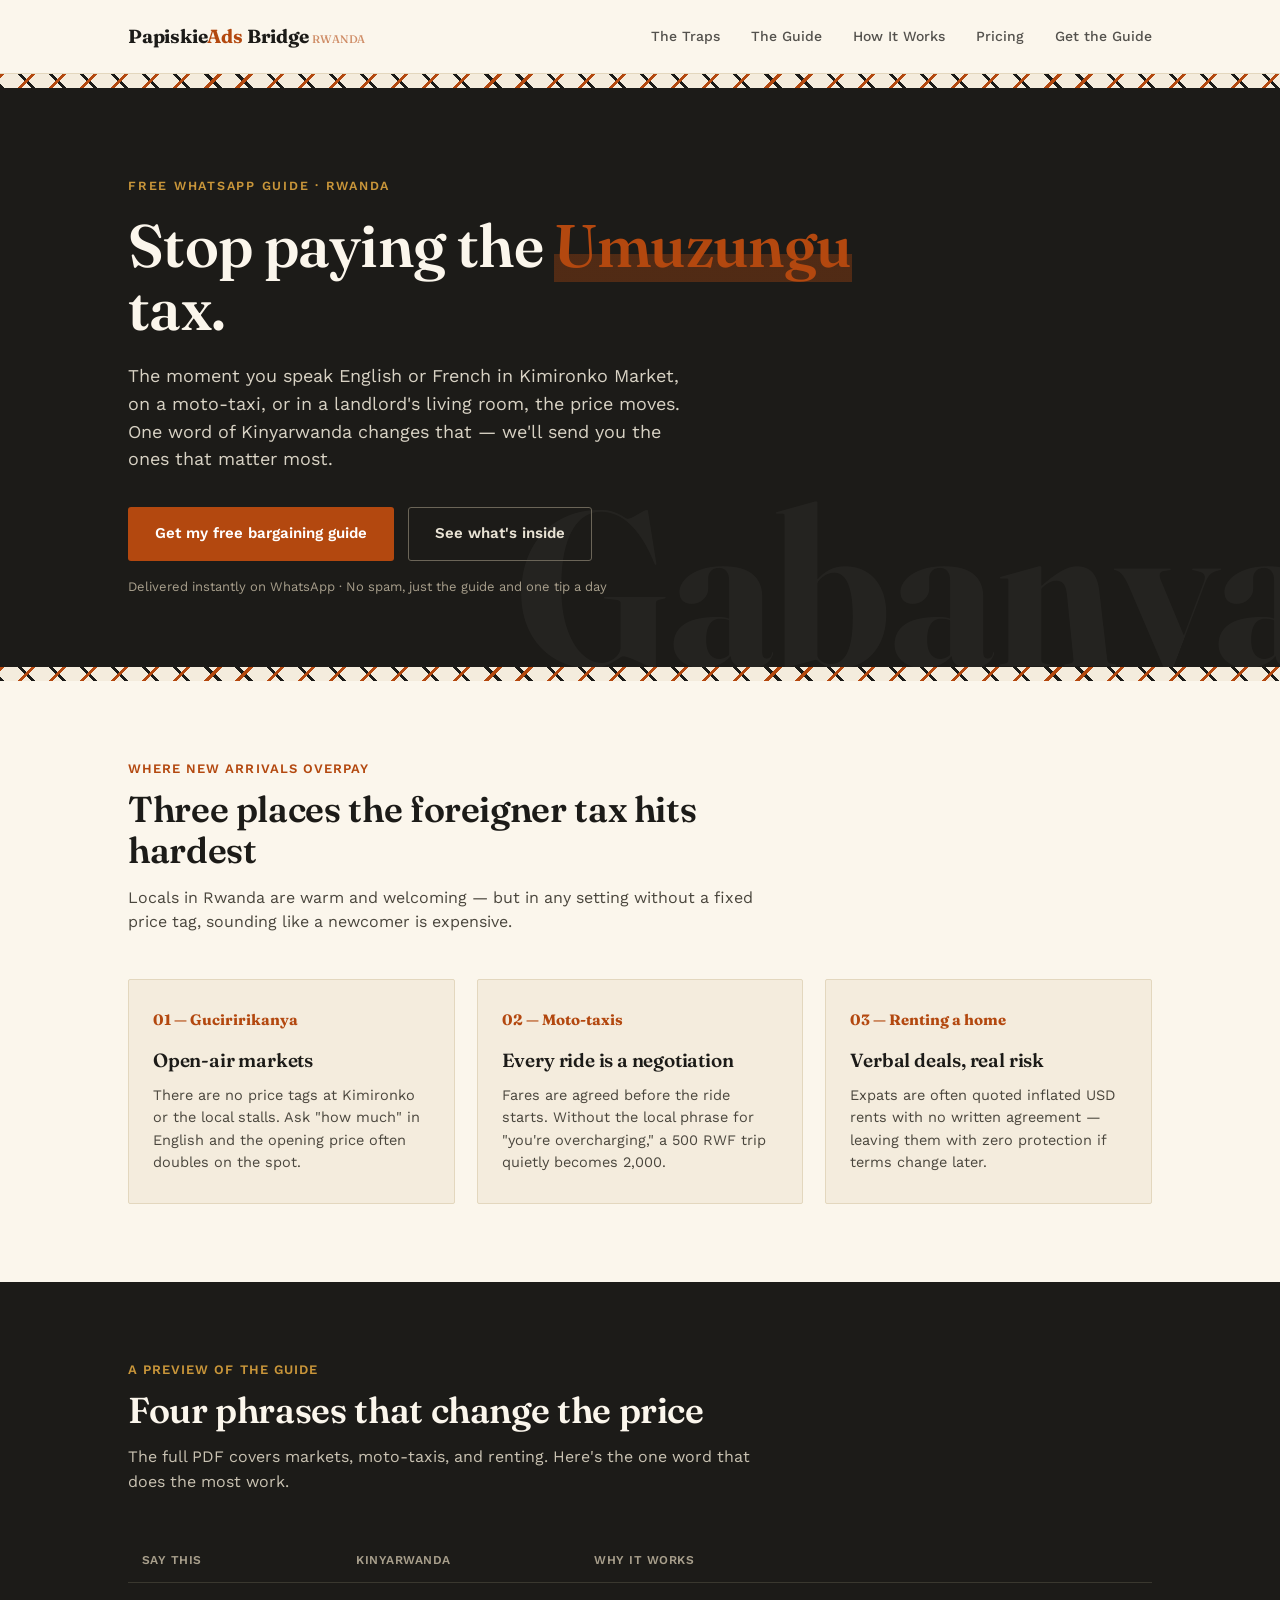
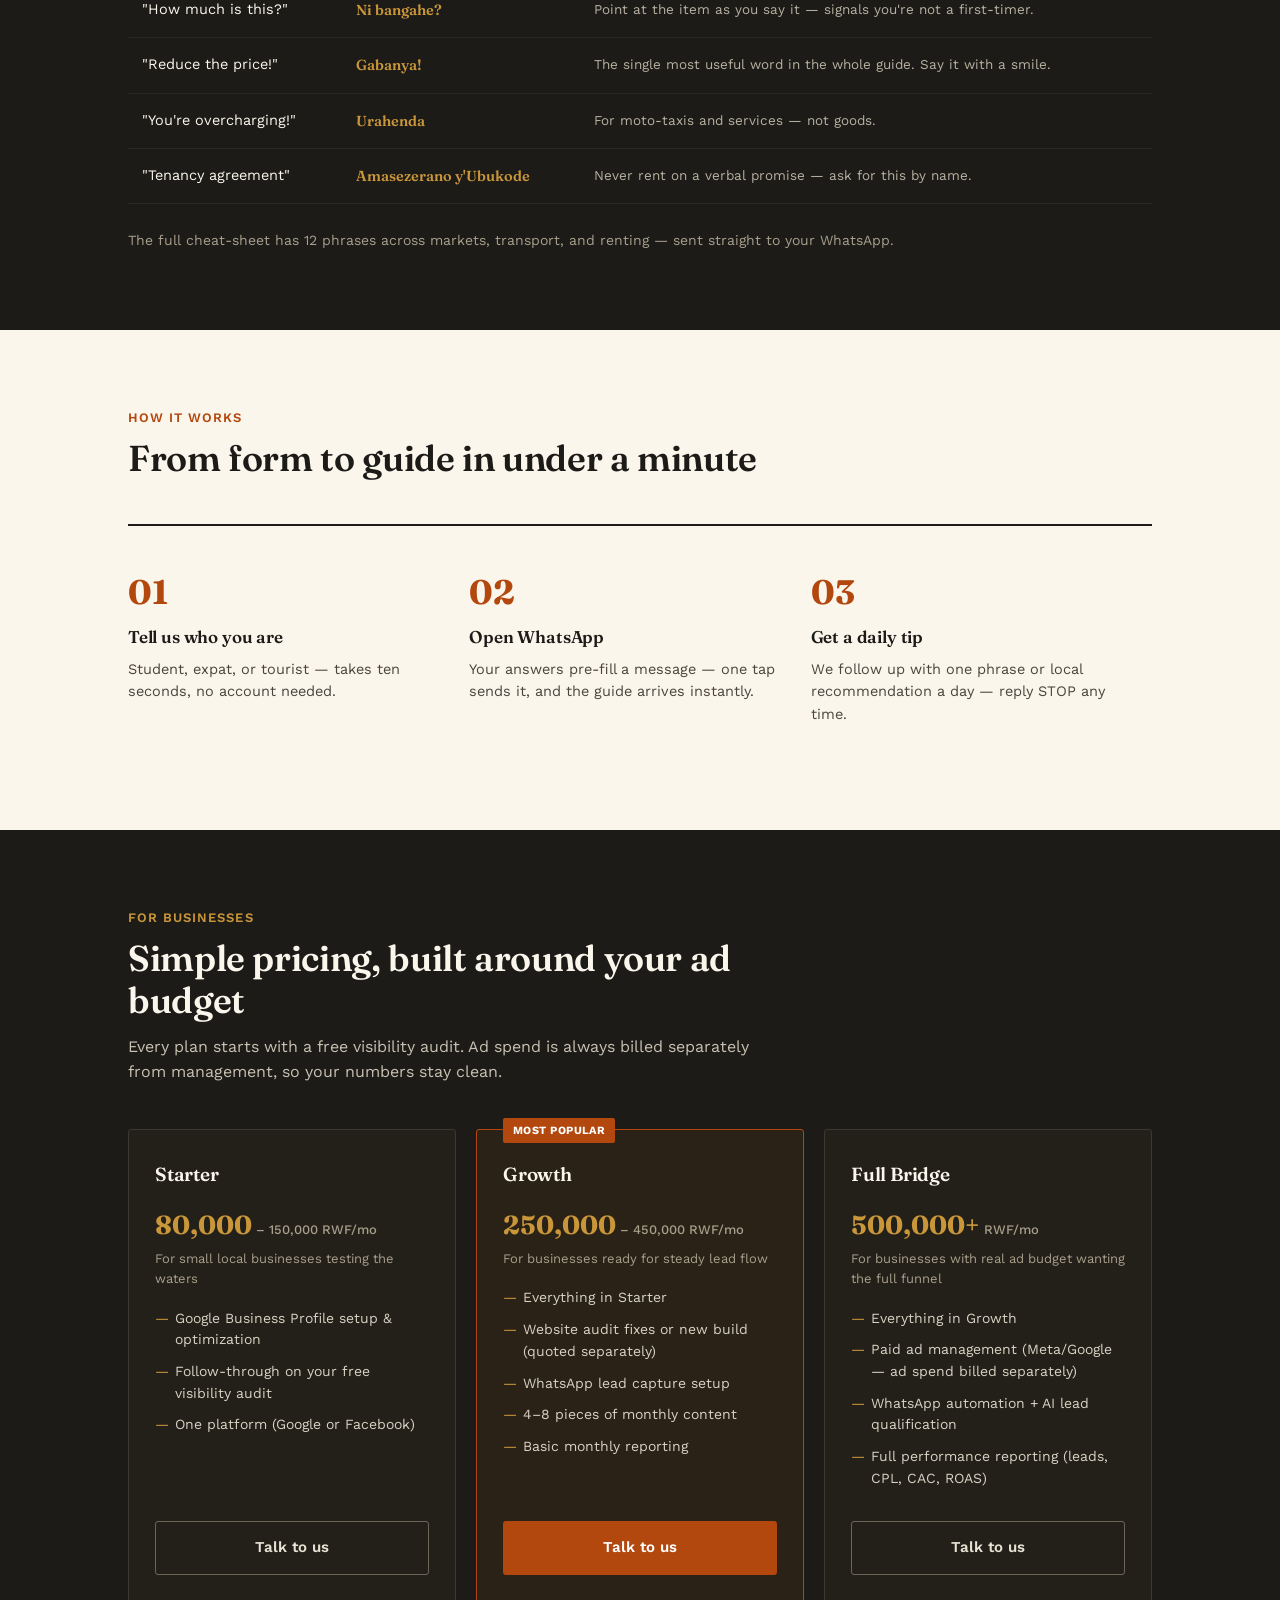
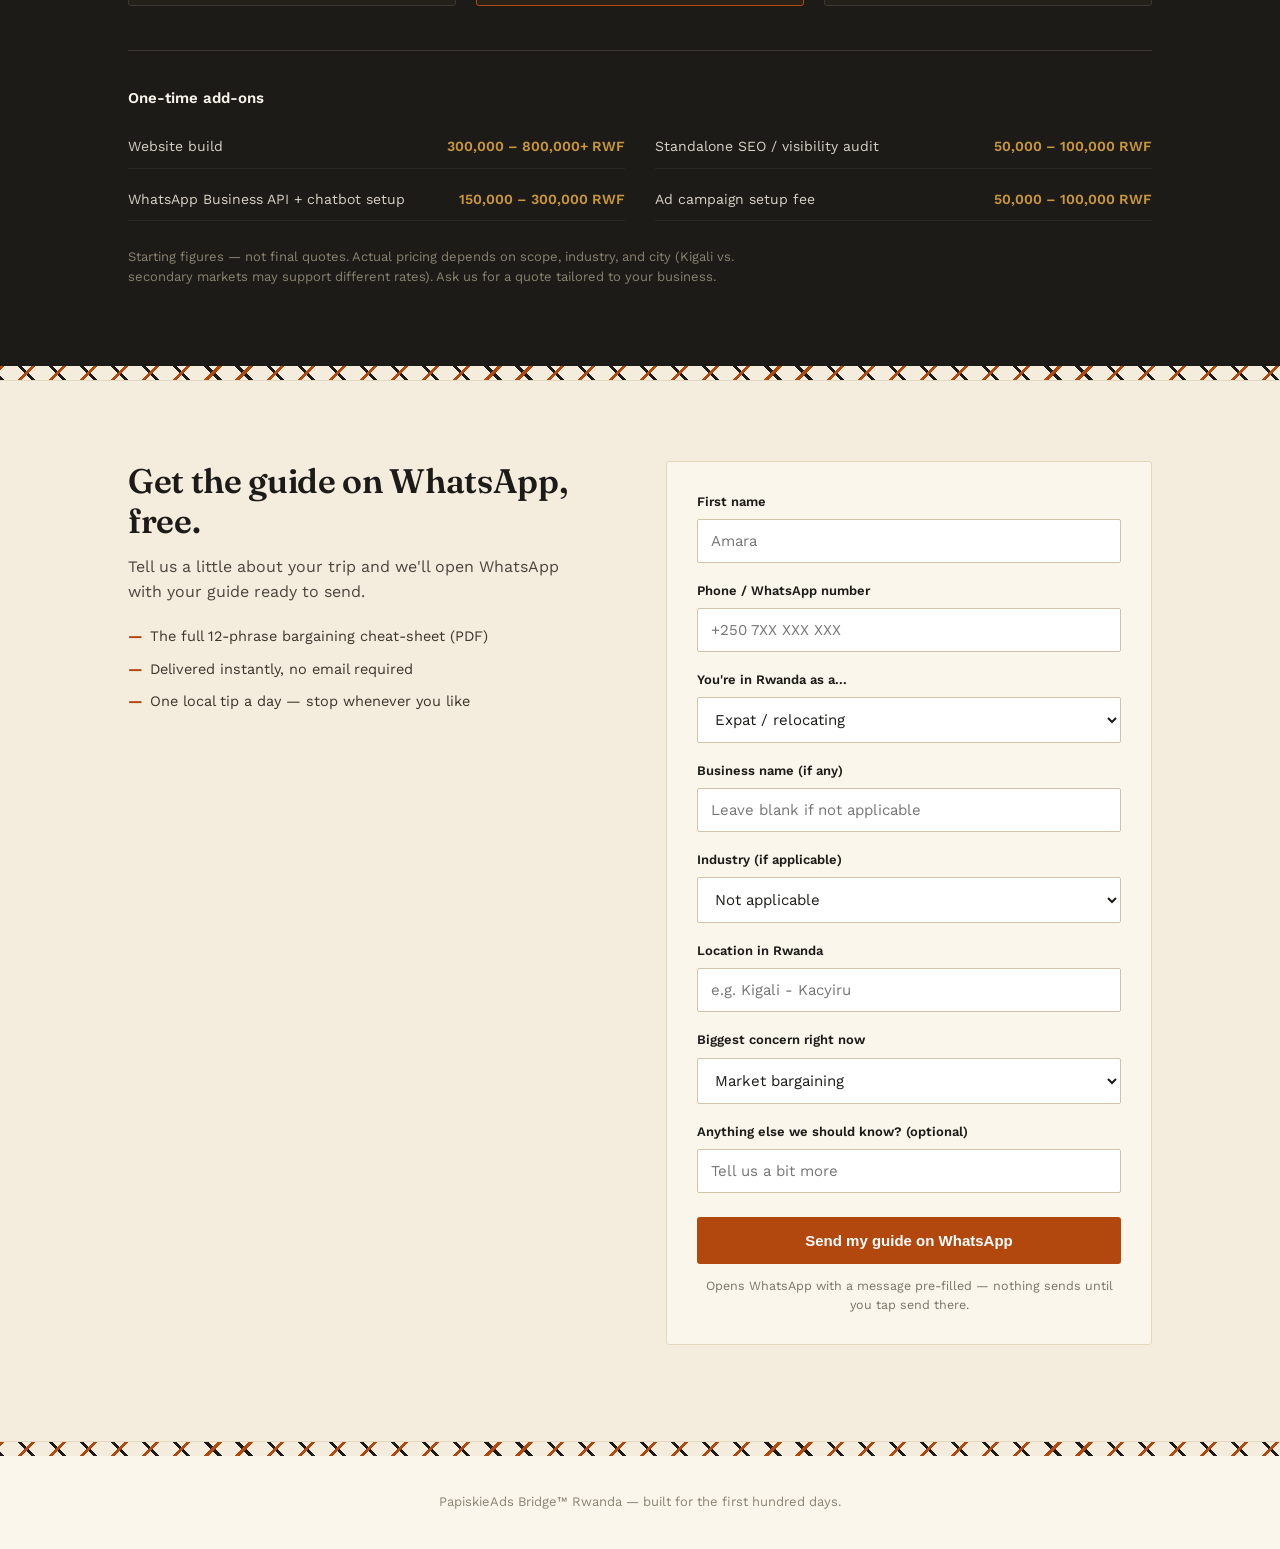
==== rwanda-guide.html @ db824b16 "Rename index.html to rwanda-guide.html" ====
<!DOCTYPE html>
<html lang="en">
<head>
<meta charset="UTF-8">
<meta name="viewport" content="width=device-width, initial-scale=1.0">
<title>PapiskieAds Bridge™ Rwanda — Stop Paying the Umuzungu Tax</title>
<link rel="preconnect" href="https://fonts.googleapis.com">
<link href="https://fonts.googleapis.com/css2?family=Fraunces:opsz,wght@9..144,400;9..144,600;9..144,700&family=Work+Sans:wght@400;500;600;700&display=swap" rel="stylesheet">
<style>
  :root{
    --ink:#1c1b18;
    --terracotta:#b3480f;
    --terracotta-deep:#8a3609;
    --ochre:#c9963a;
    --hill:#3d5c3d;
    --cream:#f4ecdd;
    --paper:#fbf6ec;
    --line:#e3d7be;
  }
  *{box-sizing:border-box; margin:0; padding:0;}
  html{scroll-behavior:smooth;}
  body{
    background:var(--paper);
    color:var(--ink);
    font-family:'Work Sans', sans-serif;
    line-height:1.55;
  }
  h1,h2,h3{
    font-family:'Fraunces', serif;
    font-weight:600;
    letter-spacing:-0.01em;
  }
  a{color:inherit;}
  img{max-width:100%;display:block;}
  .wrap{max-width:1080px; margin:0 auto; padding:0 28px;}

  /* Imigongo pattern strip — signature element */
  .imigongo{
    height:14px;
    width:100%;
    background:
      repeating-linear-gradient(135deg,
        var(--terracotta) 0 3px,
        transparent 3px 22px),
      repeating-linear-gradient(45deg,
        var(--ink) 0 3px,
        transparent 3px 22px),
      var(--cream);
  }

  header{
    padding:22px 0;
    border-bottom:1px solid var(--line);
    background:var(--paper);
    position:sticky; top:0; z-index:20;
  }
  header .wrap{display:flex; align-items:center; justify-content:space-between;}
  .logo{font-family:'Fraunces', serif; font-weight:700; font-size:19px; letter-spacing:-0.01em;}
  .logo span{color:var(--terracotta);}
  nav a{
    font-size:14px; font-weight:500; margin-left:26px; text-decoration:none;
    color:var(--ink); opacity:0.75;
  }
  nav a:hover{opacity:1;}

  /* HERO */
  .hero{
    padding:88px 0 70px;
    background:var(--ink);
    color:var(--paper);
    position:relative;
    overflow:hidden;
  }
  .hero .wrap{position:relative; z-index:2;}
  .hero .eyebrow{
    font-size:12.5px; letter-spacing:0.14em; text-transform:uppercase;
    color:var(--ochre); font-weight:600; margin-bottom:18px; display:block;
  }
  .hero h1{
    font-size:clamp(34px, 5.6vw, 60px);
    color:var(--paper);
    max-width:820px;
    line-height:1.05;
  }
  .hero h1 em{
    font-style:normal;
    color:var(--terracotta);
    background:linear-gradient(180deg, transparent 62%, rgba(179,72,15,0.35) 62%);
  }
  .hero p.lede{
    margin-top:22px;
    font-size:18px;
    max-width:560px;
    color:#d8d2c4;
  }
  .hero-cta{
    margin-top:34px;
    display:flex; gap:14px; flex-wrap:wrap; align-items:center;
  }
  .btn{
    display:inline-flex; align-items:center; gap:8px;
    padding:14px 26px;
    border-radius:3px;
    font-weight:600; font-size:15px;
    text-decoration:none;
    border:1px solid transparent;
    cursor:pointer;
  }
  .btn-primary{background:var(--terracotta); color:#fff;}
  .btn-primary:hover{background:var(--terracotta-deep);}
  .btn-ghost{border-color:#6b6558; color:#e8e2d4;}
  .btn-ghost:hover{border-color:#a89f8c;}
  .hero-note{font-size:13px; color:#a89f8c; margin-top:16px;}

  .hero-phrase{
    position:absolute; right:-40px; bottom:-30px;
    font-family:'Fraunces', serif; font-size:220px; font-weight:700;
    color:rgba(255,255,255,0.035); line-height:1; z-index:1; user-select:none;
  }

  /* TRAPS */
  .traps{padding:78px 0;}
  .section-head{max-width:640px; margin-bottom:44px;}
  .section-head .kicker{
    color:var(--terracotta); font-weight:600; font-size:13px;
    letter-spacing:0.08em; text-transform:uppercase; display:block; margin-bottom:10px;
  }
  .section-head h2{font-size:clamp(26px,3.4vw,36px); line-height:1.15;}
  .section-head p{margin-top:14px; font-size:16px; color:#4a463d;}

  .trap-grid{display:grid; grid-template-columns:repeat(3,1fr); gap:22px;}
  .trap-card{
    background:var(--cream);
    border:1px solid var(--line);
    padding:28px 24px;
    border-radius:2px;
  }
  .trap-card .mark{
    font-family:'Fraunces', serif; font-weight:700; font-size:15px;
    color:var(--terracotta); margin-bottom:14px;
  }
  .trap-card h3{font-size:19px; margin-bottom:10px; color:var(--ink);}
  .trap-card p{font-size:14.5px; color:#4a463d;}

  /* CHEAT SHEET PREVIEW */
  .preview{padding:78px 0; background:var(--ink); color:var(--paper);}
  .preview .section-head p{color:#c9c2b2;}
  .preview .section-head .kicker{color:var(--ochre);}
  table.phrasebook{
    width:100%; border-collapse:collapse; margin-top:10px;
    font-size:14.5px;
  }
  table.phrasebook th{
    text-align:left; font-weight:600; font-size:12px; letter-spacing:0.04em;
    text-transform:uppercase; color:#a89f8c;
    padding:12px 14px; border-bottom:1px solid #3a382f;
  }
  table.phrasebook td{
    padding:16px 14px; border-bottom:1px solid #2a2822; vertical-align:top;
  }
  table.phrasebook td.kiny{color:var(--ochre); font-weight:600; font-family:'Fraunces',serif;}
  table.phrasebook td.tip{color:#b8b1a1; font-size:13.5px;}
  .preview-note{
    margin-top:26px; font-size:14px; color:#a89f8c;
  }

  /* HOW IT WORKS */
  .how{padding:78px 0;}
  .steps{display:grid; grid-template-columns:repeat(3,1fr); gap:0; counter-reset:step; margin-top:10px;}
  .step{
    padding:26px 26px 26px 0;
    border-top:2px solid var(--ink);
    position:relative;
  }
  .step .num{
    font-family:'Fraunces', serif; font-weight:700; font-size:34px; color:var(--terracotta);
    display:block; margin:14px 0 6px;
  }
  .step h3{font-size:17px; margin-bottom:8px;}
  .step p{font-size:14.5px; color:#4a463d;}

  /* FORM / CTA */
  /* PRICING */
  .pricing{padding:78px 0; background:var(--ink); color:var(--paper);}
  .pricing .section-head p{color:#c9c2b2;}
  .pricing .section-head .kicker{color:var(--ochre);}
  .price-grid{display:grid; grid-template-columns:repeat(3,1fr); gap:20px; margin-top:8px;}
  .price-card{
    background:#232019;
    border:1px solid #3a382f;
    border-radius:3px;
    padding:30px 26px;
    display:flex; flex-direction:column;
  }
  .price-card.featured{
    border-color:var(--terracotta);
    background:#2a2216;
    position:relative;
  }
  .price-card.featured::before{
    content:"Most popular";
    position:absolute; top:-12px; left:26px;
    background:var(--terracotta); color:#fff;
    font-size:11px; font-weight:700; letter-spacing:0.04em; text-transform:uppercase;
    padding:4px 10px; border-radius:2px;
  }
  .price-card h3{font-size:19px; color:var(--paper); margin-bottom:6px;}
  .price-card .price{
    font-family:'Fraunces', serif; font-weight:700; font-size:26px; color:var(--ochre);
    margin:10px 0 4px;
  }
  .price-card .price small{font-family:'Work Sans',sans-serif; font-weight:500; font-size:13px; color:#a89f8c;}
  .price-card .for{font-size:13px; color:#a89f8c; margin-bottom:18px;}
  .price-card ul{list-style:none; margin:0 0 22px; padding:0; flex-grow:1;}
  .price-card li{
    font-size:14px; color:#d8d2c4; padding-left:20px; position:relative; margin-bottom:10px;
  }
  .price-card li::before{content:"—"; position:absolute; left:0; color:var(--ochre);}
  .price-card .btn{width:100%; justify-content:center;}
  .addons{
    margin-top:44px; padding-top:36px; border-top:1px solid #3a382f;
  }
  .addons h4{font-size:15px; color:var(--paper); margin-bottom:16px; font-weight:600; font-family:'Work Sans',sans-serif;}
  .addon-list{display:grid; grid-template-columns:repeat(2,1fr); gap:10px 30px;}
  .addon-row{
    display:flex; justify-content:space-between; gap:14px;
    font-size:14px; padding:10px 0; border-bottom:1px solid #2a2822;
    color:#d8d2c4;
  }
  .addon-row span.amt{color:var(--ochre); font-weight:600; white-space:nowrap;}
  .pricing-note{margin-top:26px; font-size:13px; color:#8a8371; max-width:640px;}

  .cta{padding:80px 0 96px; background:var(--cream); border-top:1px solid var(--line); border-bottom:1px solid var(--line);}
  .cta-grid{display:grid; grid-template-columns:1fr 1fr; gap:52px; align-items:start;}
  .cta h2{font-size:clamp(26px,3.2vw,34px); line-height:1.18;}
  .cta p.lede{margin-top:14px; font-size:16px; color:#4a463d; max-width:440px;}
  .cta ul{margin-top:22px; padding-left:0; list-style:none;}
  .cta li{
    font-size:14.5px; padding-left:22px; position:relative; margin-bottom:10px; color:#3a362d;
  }
  .cta li::before{
    content:"—"; position:absolute; left:0; color:var(--terracotta); font-weight:700;
  }

  form{background:var(--paper); border:1px solid var(--line); padding:30px; border-radius:3px;}
  .field{margin-bottom:18px;}
  .field label{display:block; font-size:13px; font-weight:600; margin-bottom:7px; color:var(--ink);}
  .field input, .field select{
    width:100%; padding:12px 13px; font-size:15px; font-family:inherit;
    border:1px solid #cfc4a9; border-radius:2px; background:#fff; color:var(--ink);
  }
  .field input:focus, .field select:focus{outline:2px solid var(--terracotta); outline-offset:1px;}
  form .btn{width:100%; justify-content:center; margin-top:6px;}
  .form-foot{font-size:12.5px; color:#7a7566; margin-top:12px; text-align:center;}

  footer{padding:36px 0; text-align:center;}
  footer p{font-size:13px; color:#8a8371;}

  @media (max-width:820px){
    .trap-grid{grid-template-columns:1fr;}
    .steps{grid-template-columns:1fr;}
    .cta-grid{grid-template-columns:1fr;}
    table.phrasebook{font-size:13px;}
    .hero-phrase{display:none;}
    nav{display:none;}
  }
  @media (prefers-reduced-motion: reduce){
    html{scroll-behavior:auto;}
  }
</style>
</head>
<body>

<header>
  <div class="wrap">
    <div class="logo">Papiskie<span>Ads</span> Bridge <span style="font-size:11px; opacity:0.6; font-weight:500;">RWANDA</span></div>
    <nav>
      <a href="#traps">The Traps</a>
      <a href="#preview">The Guide</a>
      <a href="#how">How It Works</a>
      <a href="#pricing">Pricing</a>
      <a href="#get-guide">Get the Guide</a>
    </nav>
  </div>
</header>

<div class="imigongo"></div>

<section class="hero">
  <div class="hero-phrase">Gabanya</div>
  <div class="wrap">
    <span class="eyebrow">Free WhatsApp guide · Rwanda</span>
    <h1>Stop paying the <em>Umuzungu</em> tax.</h1>
    <p class="lede">The moment you speak English or French in Kimironko Market, on a moto-taxi, or in a landlord's living room, the price moves. One word of Kinyarwanda changes that — we'll send you the ones that matter most.</p>
    <div class="hero-cta">
      <a class="btn btn-primary" href="#get-guide">Get my free bargaining guide</a>
      <a class="btn btn-ghost" href="#preview">See what's inside</a>
    </div>
    <p class="hero-note">Delivered instantly on WhatsApp · No spam, just the guide and one tip a day</p>
  </div>
</section>

<div class="imigongo"></div>

<section class="traps" id="traps">
  <div class="wrap">
    <div class="section-head">
      <span class="kicker">Where new arrivals overpay</span>
      <h2>Three places the foreigner tax hits hardest</h2>
      <p>Locals in Rwanda are warm and welcoming — but in any setting without a fixed price tag, sounding like a newcomer is expensive.</p>
    </div>
    <div class="trap-grid">
      <div class="trap-card">
        <div class="mark">01 — Guciririkanya</div>
        <h3>Open-air markets</h3>
        <p>There are no price tags at Kimironko or the local stalls. Ask "how much" in English and the opening price often doubles on the spot.</p>
      </div>
      <div class="trap-card">
        <div class="mark">02 — Moto-taxis</div>
        <h3>Every ride is a negotiation</h3>
        <p>Fares are agreed before the ride starts. Without the local phrase for "you're overcharging," a 500 RWF trip quietly becomes 2,000.</p>
      </div>
      <div class="trap-card">
        <div class="mark">03 — Renting a home</div>
        <h3>Verbal deals, real risk</h3>
        <p>Expats are often quoted inflated USD rents with no written agreement — leaving them with zero protection if terms change later.</p>
      </div>
    </div>
  </div>
</section>

<section class="preview" id="preview">
  <div class="wrap">
    <div class="section-head">
      <span class="kicker">A preview of the guide</span>
      <h2>Four phrases that change the price</h2>
      <p>The full PDF covers markets, moto-taxis, and renting. Here's the one word that does the most work.</p>
    </div>
    <table class="phrasebook">
      <thead>
        <tr><th>Say this</th><th>Kinyarwanda</th><th>Why it works</th></tr>
      </thead>
      <tbody>
        <tr>
          <td>"How much is this?"</td>
          <td class="kiny">Ni bangahe?</td>
          <td class="tip">Point at the item as you say it — signals you're not a first-timer.</td>
        </tr>
        <tr>
          <td>"Reduce the price!"</td>
          <td class="kiny">Gabanya!</td>
          <td class="tip">The single most useful word in the whole guide. Say it with a smile.</td>
        </tr>
        <tr>
          <td>"You're overcharging!"</td>
          <td class="kiny">Urahenda</td>
          <td class="tip">For moto-taxis and services — not goods.</td>
        </tr>
        <tr>
          <td>"Tenancy agreement"</td>
          <td class="kiny">Amasezerano y'Ubukode</td>
          <td class="tip">Never rent on a verbal promise — ask for this by name.</td>
        </tr>
      </tbody>
    </table>
    <p class="preview-note">The full cheat-sheet has 12 phrases across markets, transport, and renting — sent straight to your WhatsApp.</p>
  </div>
</section>

<section class="how" id="how">
  <div class="wrap">
    <div class="section-head">
      <span class="kicker">How it works</span>
      <h2>From form to guide in under a minute</h2>
    </div>
    <div class="steps">
      <div class="step">
        <span class="num">01</span>
        <h3>Tell us who you are</h3>
        <p>Student, expat, or tourist — takes ten seconds, no account needed.</p>
      </div>
      <div class="step">
        <span class="num">02</span>
        <h3>Open WhatsApp</h3>
        <p>Your answers pre-fill a message — one tap sends it, and the guide arrives instantly.</p>
      </div>
      <div class="step">
        <span class="num">03</span>
        <h3>Get a daily tip</h3>
        <p>We follow up with one phrase or local recommendation a day — reply STOP any time.</p>
      </div>
    </div>
  </div>
</section>

<section class="pricing" id="pricing">
  <div class="wrap">
    <div class="section-head">
      <span class="kicker">For businesses</span>
      <h2>Simple pricing, built around your ad budget</h2>
      <p>Every plan starts with a free visibility audit. Ad spend is always billed separately from management, so your numbers stay clean.</p>
    </div>

    <div class="price-grid">
      <div class="price-card">
        <h3>Starter</h3>
        <div class="price">80,000<small> – 150,000 RWF/mo</small></div>
        <div class="for">For small local businesses testing the waters</div>
        <ul>
          <li>Google Business Profile setup &amp; optimization</li>
          <li>Follow-through on your free visibility audit</li>
          <li>One platform (Google or Facebook)</li>
        </ul>
        <a class="btn btn-ghost" href="#get-guide">Talk to us</a>
      </div>

      <div class="price-card featured">
        <h3>Growth</h3>
        <div class="price">250,000<small> – 450,000 RWF/mo</small></div>
        <div class="for">For businesses ready for steady lead flow</div>
        <ul>
          <li>Everything in Starter</li>
          <li>Website audit fixes or new build (quoted separately)</li>
          <li>WhatsApp lead capture setup</li>
          <li>4–8 pieces of monthly content</li>
          <li>Basic monthly reporting</li>
        </ul>
        <a class="btn btn-primary" href="#get-guide">Talk to us</a>
      </div>

      <div class="price-card">
        <h3>Full Bridge</h3>
        <div class="price">500,000+<small> RWF/mo</small></div>
        <div class="for">For businesses with real ad budget wanting the full funnel</div>
        <ul>
          <li>Everything in Growth</li>
          <li>Paid ad management (Meta/Google — ad spend billed separately)</li>
          <li>WhatsApp automation + AI lead qualification</li>
          <li>Full performance reporting (leads, CPL, CAC, ROAS)</li>
        </ul>
        <a class="btn btn-ghost" href="#get-guide">Talk to us</a>
      </div>
    </div>

    <div class="addons">
      <h4>One-time add-ons</h4>
      <div class="addon-list">
        <div class="addon-row"><span>Website build</span><span class="amt">300,000 – 800,000+ RWF</span></div>
        <div class="addon-row"><span>Standalone SEO / visibility audit</span><span class="amt">50,000 – 100,000 RWF</span></div>
        <div class="addon-row"><span>WhatsApp Business API + chatbot setup</span><span class="amt">150,000 – 300,000 RWF</span></div>
        <div class="addon-row"><span>Ad campaign setup fee</span><span class="amt">50,000 – 100,000 RWF</span></div>
      </div>
    </div>

    <p class="pricing-note">Starting figures — not final quotes. Actual pricing depends on scope, industry, and city (Kigali vs. secondary markets may support different rates). Ask us for a quote tailored to your business.</p>
  </div>
</section>

<div class="imigongo"></div>

<section class="cta" id="get-guide">
  <div class="wrap">
    <div class="cta-grid">
      <div>
        <h2>Get the guide on WhatsApp, free.</h2>
        <p class="lede">Tell us a little about your trip and we'll open WhatsApp with your guide ready to send.</p>
        <ul>
          <li>The full 12-phrase bargaining cheat-sheet (PDF)</li>
          <li>Delivered instantly, no email required</li>
          <li>One local tip a day — stop whenever you like</li>
        </ul>
      </div>
      <form id="guideForm">
        <div class="field">
          <label for="name">First name</label>
          <input type="text" id="name" placeholder="Amara" required>
        </div>
        <div class="field">
          <label for="phone">Phone / WhatsApp number</label>
          <input type="tel" id="phone" placeholder="+250 7XX XXX XXX" required>
        </div>
        <div class="field">
          <label for="status">You're in Rwanda as a...</label>
          <select id="status">
            <option>Expat / relocating</option>
            <option>Student</option>
            <option>Tourist</option>
            <option>Business owner</option>
            <option>Just exploring the idea</option>
          </select>
        </div>
        <div class="field">
          <label for="business">Business name (if any)</label>
          <input type="text" id="business" placeholder="Leave blank if not applicable">
        </div>
        <div class="field">
          <label for="industry">Industry (if applicable)</label>
          <select id="industry">
            <option value="">Not applicable</option>
            <option>Real Estate</option>
            <option>Construction</option>
            <option>Dental / Healthcare</option>
            <option>Hotels / Tourism</option>
            <option>Restaurants</option>
            <option>Retail</option>
            <option>Professional Services</option>
            <option>Education</option>
            <option>Other</option>
          </select>
        </div>
        <div class="field">
          <label for="location">Location in Rwanda</label>
          <input type="text" id="location" placeholder="e.g. Kigali - Kacyiru">
        </div>
        <div class="field">
          <label for="need">Biggest concern right now</label>
          <select id="need">
            <option>Market bargaining</option>
            <option>Moto-taxi fares</option>
            <option>Renting a home</option>
            <option>Growing my business locally</option>
            <option>All of the above</option>
          </select>
        </div>
        <div class="field">
          <label for="message">Anything else we should know? (optional)</label>
          <input type="text" id="message" placeholder="Tell us a bit more">
        </div>
        <button type="submit" class="btn btn-primary">Send my guide on WhatsApp</button>
        <p class="form-foot">Opens WhatsApp with a message pre-filled — nothing sends until you tap send there.</p>
      </form>
    </div>
  </div>
</section>

<div class="imigongo"></div>

<footer>
  <div class="wrap">
    <p>PapiskieAds Bridge™ Rwanda — built for the first hundred days.</p>
  </div>
</footer>

<script>
  // Interim WhatsApp number (Nigeria business line) — replace with the Rwanda MTN
  // number once registered on WhatsApp Business. This is the only line to change.
  const WHATSAPP_NUMBER = "2349135154419";

  // Deployed Apps Script Web App URL — leads POST here and get appended to the Google Sheet.
  const SHEET_ENDPOINT = "https://script.google.com/macros/s/AKfycbwxdtnrkvGIPmAryMxyECkCYC3Qb95YKW88Z9P4vlrb_XwpM_CamlxqdfhqGAjldjg-/exec";

  // --- Phase 4: capture UTM params from the ad link, e.g.
  // ?utm_source=facebook&utm_medium=paid_social&utm_campaign=dental_rwanda
  // Read once on page load and carried through even if the visitor browses
  // around the page before submitting the form.
  const utmParams = (() => {
    const params = new URLSearchParams(window.location.search);
    return {
      utm_source: params.get("utm_source") || "",
      utm_medium: params.get("utm_medium") || "",
      utm_campaign: params.get("utm_campaign") || "",
      utm_content: params.get("utm_content") || "",
      utm_term: params.get("utm_term") || "",
    };
  })();

  document.getElementById('guideForm').addEventListener('submit', function(e){
    e.preventDefault();
    const name = document.getElementById('name').value.trim() || "there";
    const phone = document.getElementById('phone').value.trim();
    const status = document.getElementById('status').value;
    const business = document.getElementById('business').value.trim();
    const industry = document.getElementById('industry').value;
    const location = document.getElementById('location').value.trim();
    const need = document.getElementById('need').value;
    const message = document.getElementById('message').value.trim();

    const waMessage =
      `Hello PapiskieAds Bridge™ Rwanda. I'm ${name}, here as a ${status.toLowerCase()}` +
      (business ? ` from ${business}` : "") +
      `. My biggest concern is ${need.toLowerCase()}. Please send me the free guide.`;
    const waUrl = `https://wa.me/${WHATSAPP_NUMBER}?text=${encodeURIComponent(waMessage)}`;

    const goToWhatsApp = () => window.open(waUrl, '_blank');

    if (!SHEET_ENDPOINT || SHEET_ENDPOINT.startsWith("PASTE_")) {
      // No sheet wired up yet — just open WhatsApp.
      goToWhatsApp();
      return;
    }

    // Log the lead to Google Sheets, then open WhatsApp either way.
    fetch(SHEET_ENDPOINT, {
      method: "POST",
      mode: "no-cors", // Apps Script web apps don't return CORS headers; we don't need to read the response.
      headers: { "Content-Type": "text/plain" },
      body: JSON.stringify({
        name, phone, status, business, industry, location, need, message,
        ...utmParams,
        timestamp: new Date().toISOString(),
      }),
    })
      .catch(() => { /* even if logging fails, don't block the user from getting their guide */ })
      .finally(goToWhatsApp);
  });
</script>

</body>
</html>
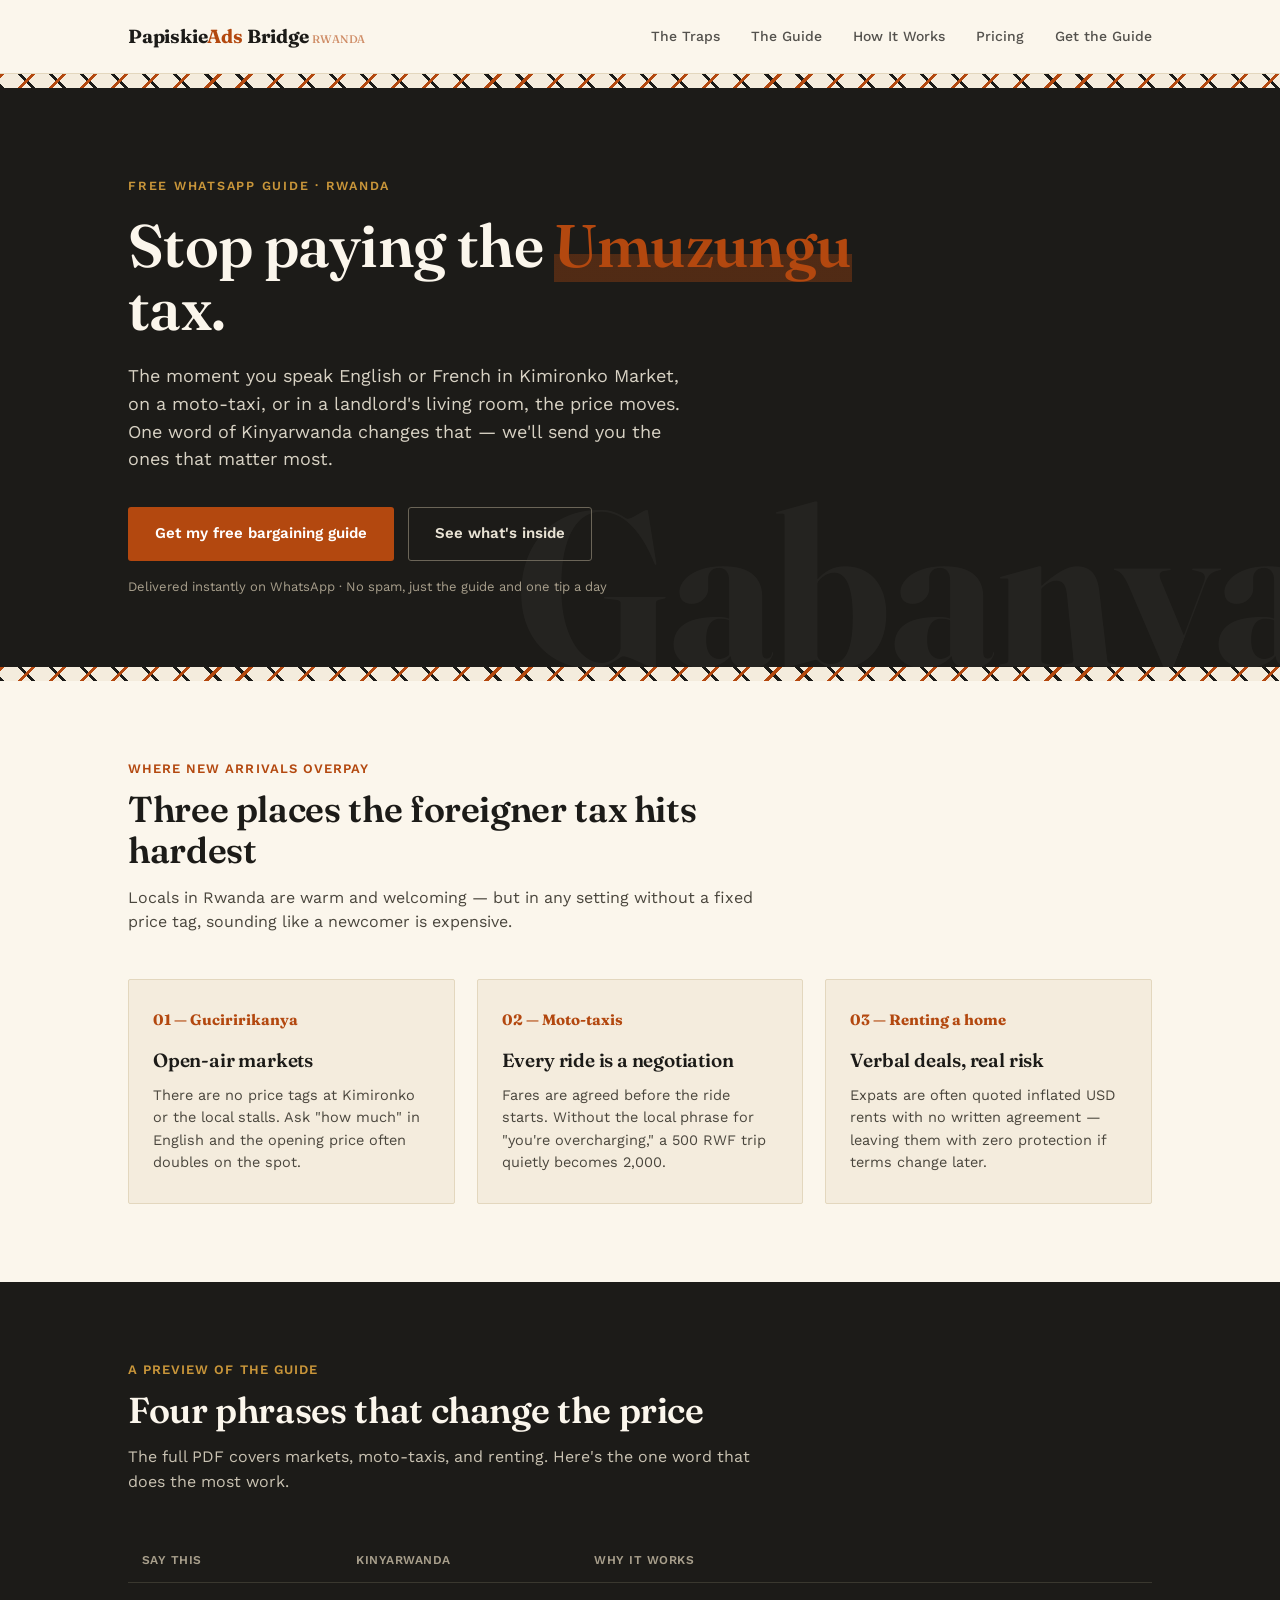
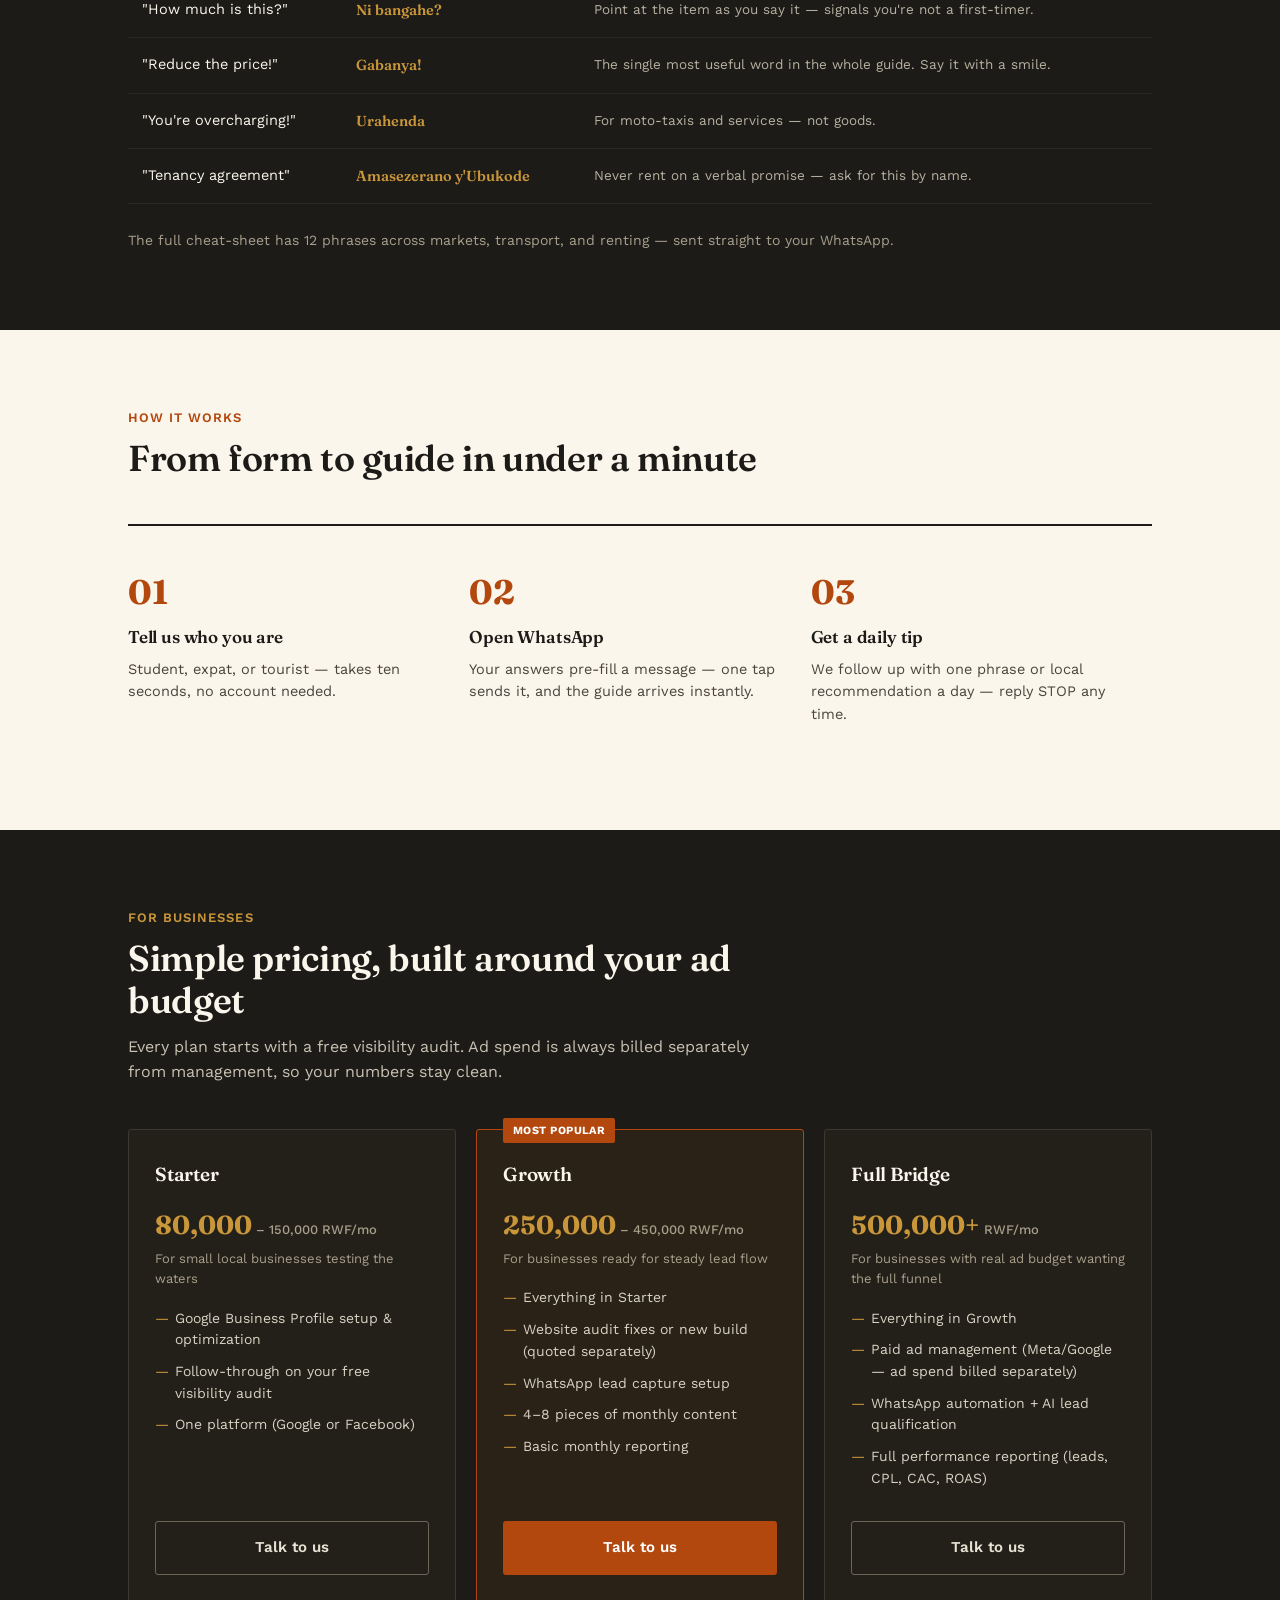
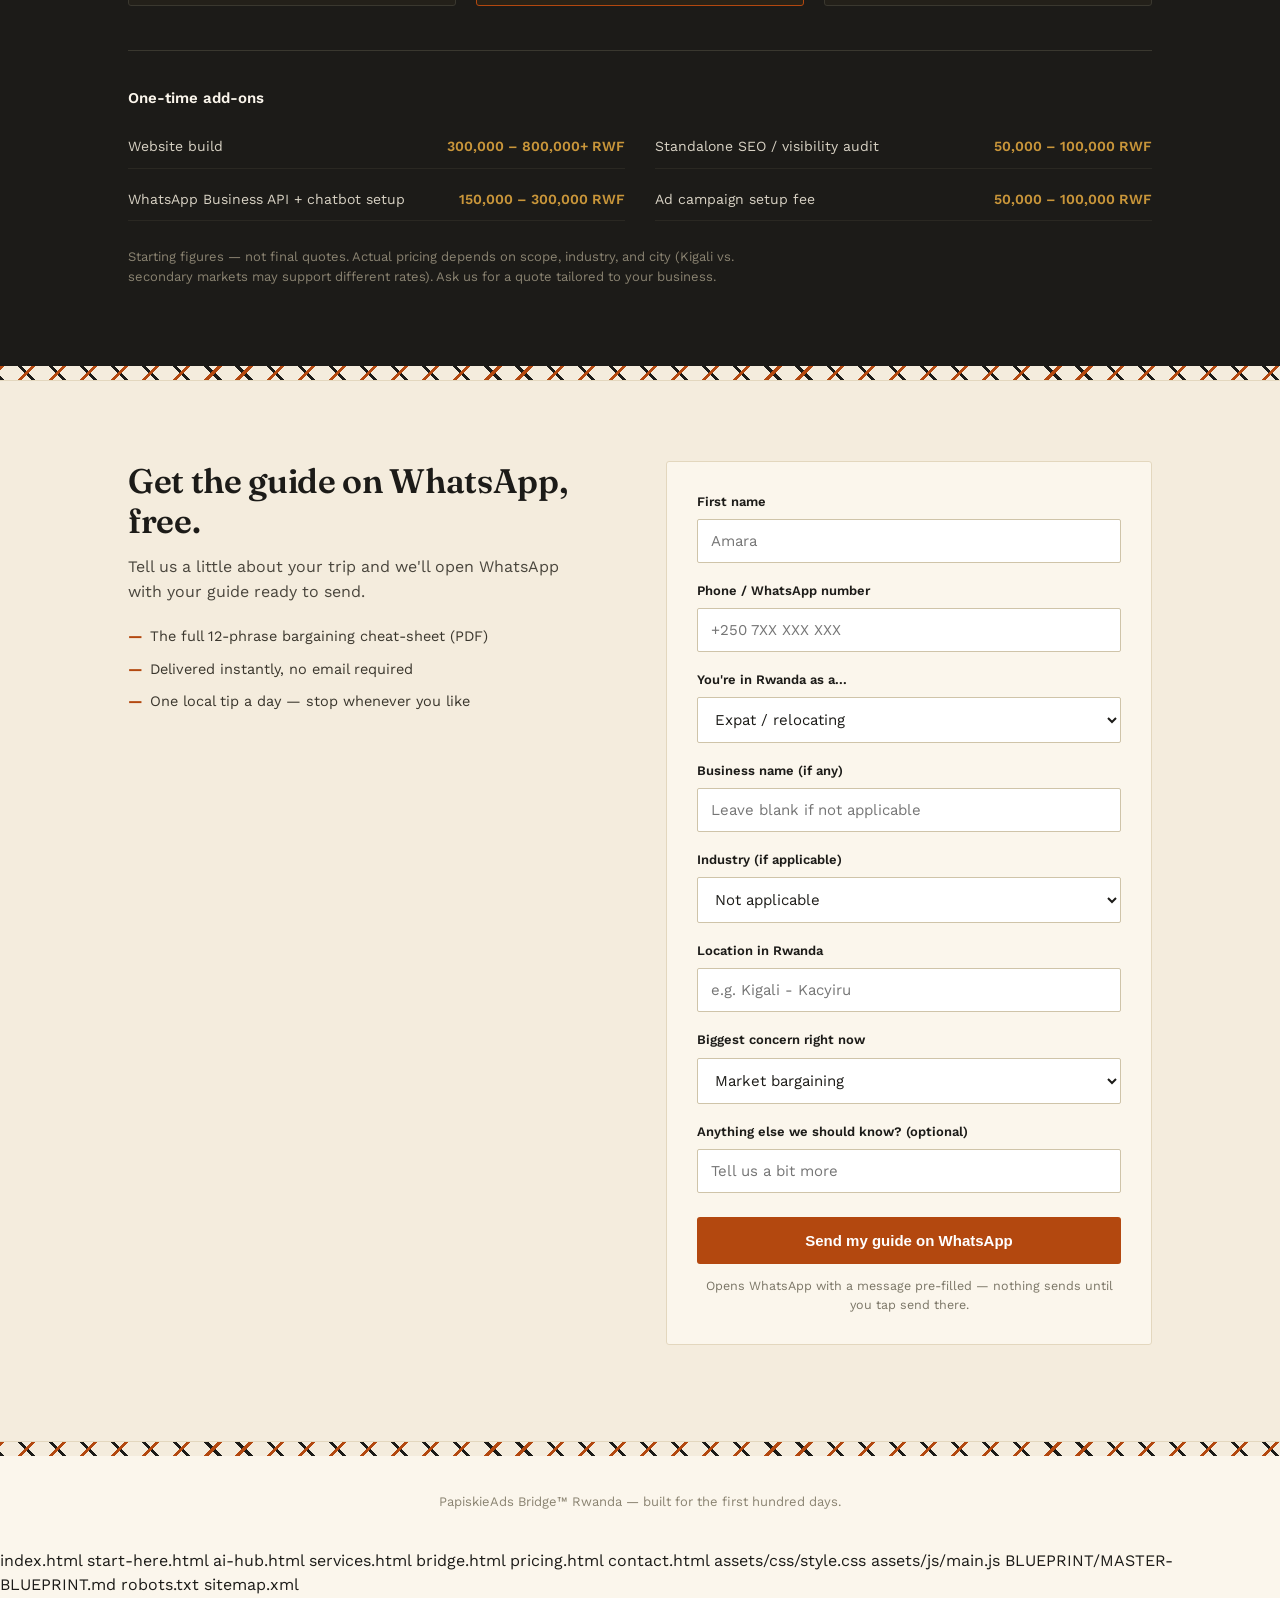
==== commit 6413017a: "Update rwanda-guide.html" ====
--- a/rwanda-guide.html
+++ b/rwanda-guide.html
@@ -604,6 +604,18 @@
       .finally(goToWhatsApp);
   });
 </script>
+  index.html
+start-here.html
+ai-hub.html
+services.html
+bridge.html
+pricing.html
+contact.html
+assets/css/style.css
+assets/js/main.js
+BLUEPRINT/MASTER-BLUEPRINT.md
+robots.txt
+sitemap.xml
 
 </body>
 </html>
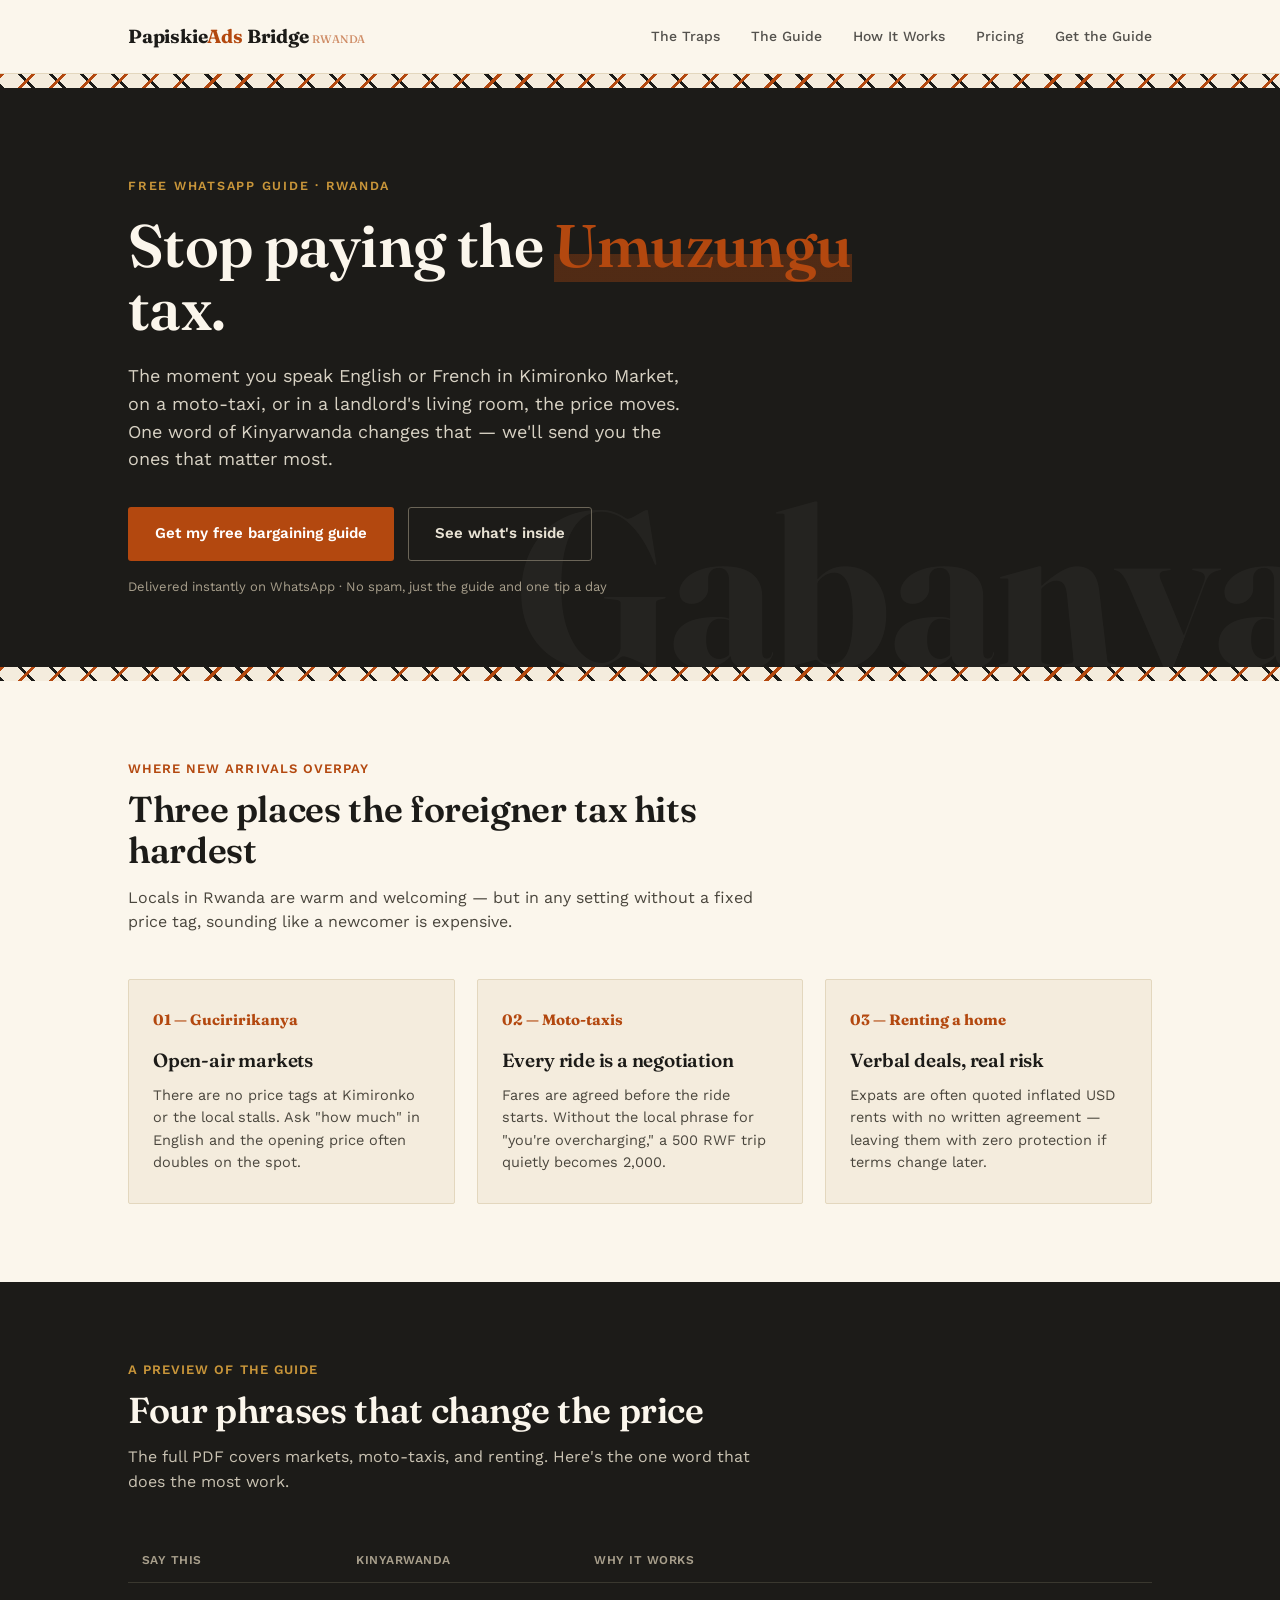
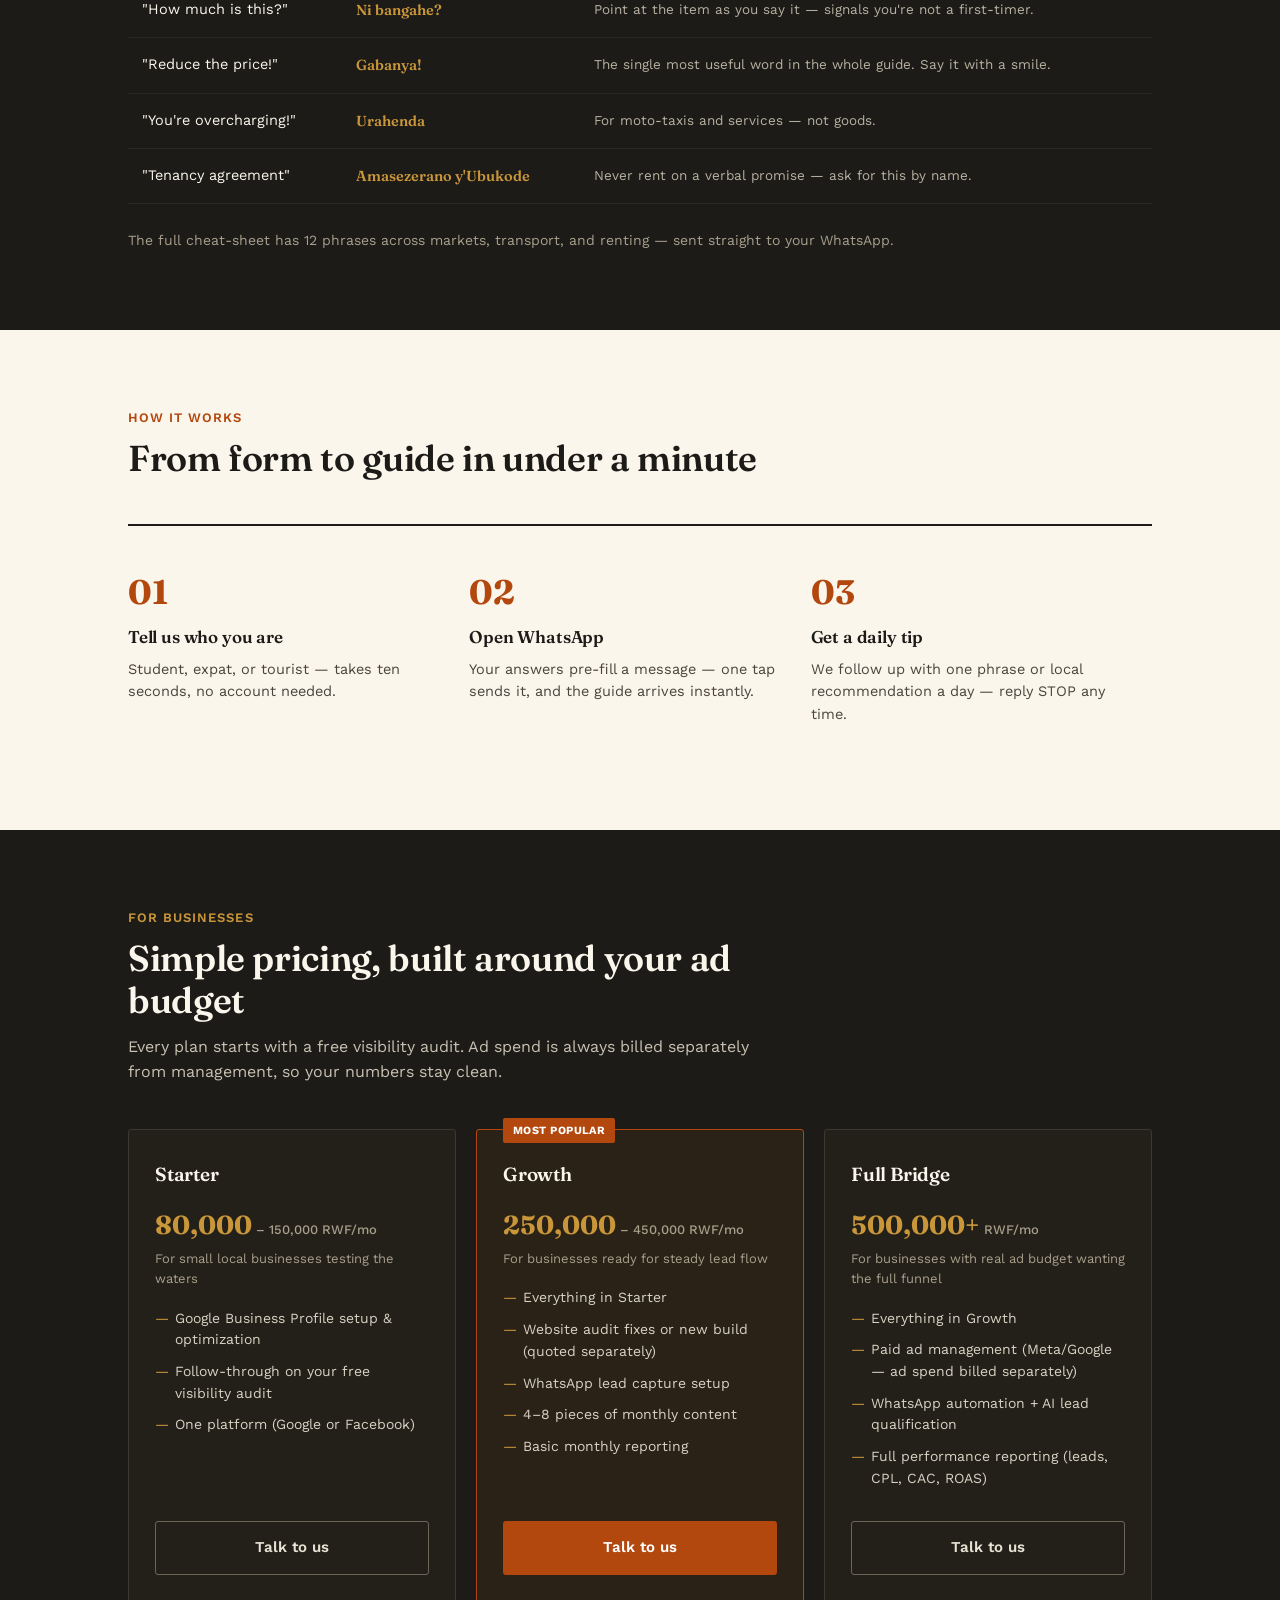
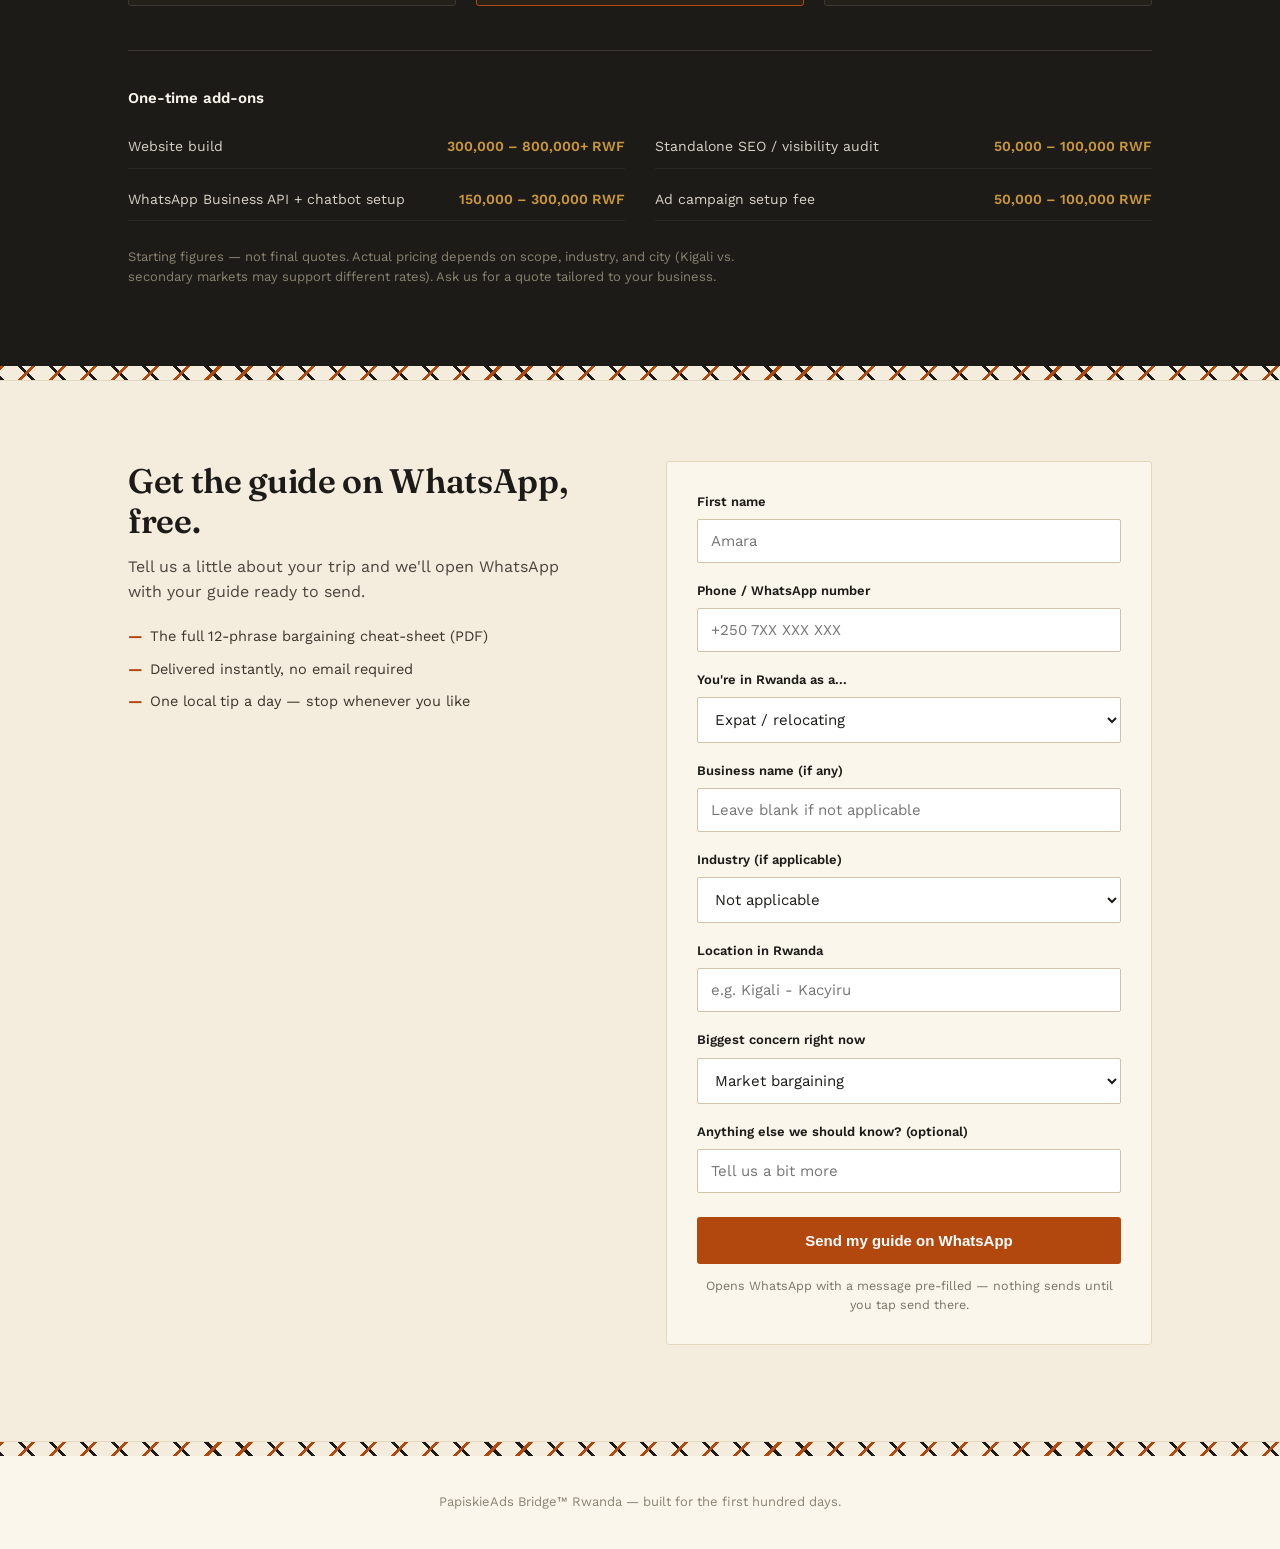
==== commit fa13f5f5: "Update rwanda-guide.html" ====
--- a/rwanda-guide.html
+++ b/rwanda-guide.html
@@ -604,18 +604,6 @@
       .finally(goToWhatsApp);
   });
 </script>
-  index.html
-start-here.html
-ai-hub.html
-services.html
-bridge.html
-pricing.html
-contact.html
-assets/css/style.css
-assets/js/main.js
-BLUEPRINT/MASTER-BLUEPRINT.md
-robots.txt
-sitemap.xml
-
+  
 </body>
 </html>
